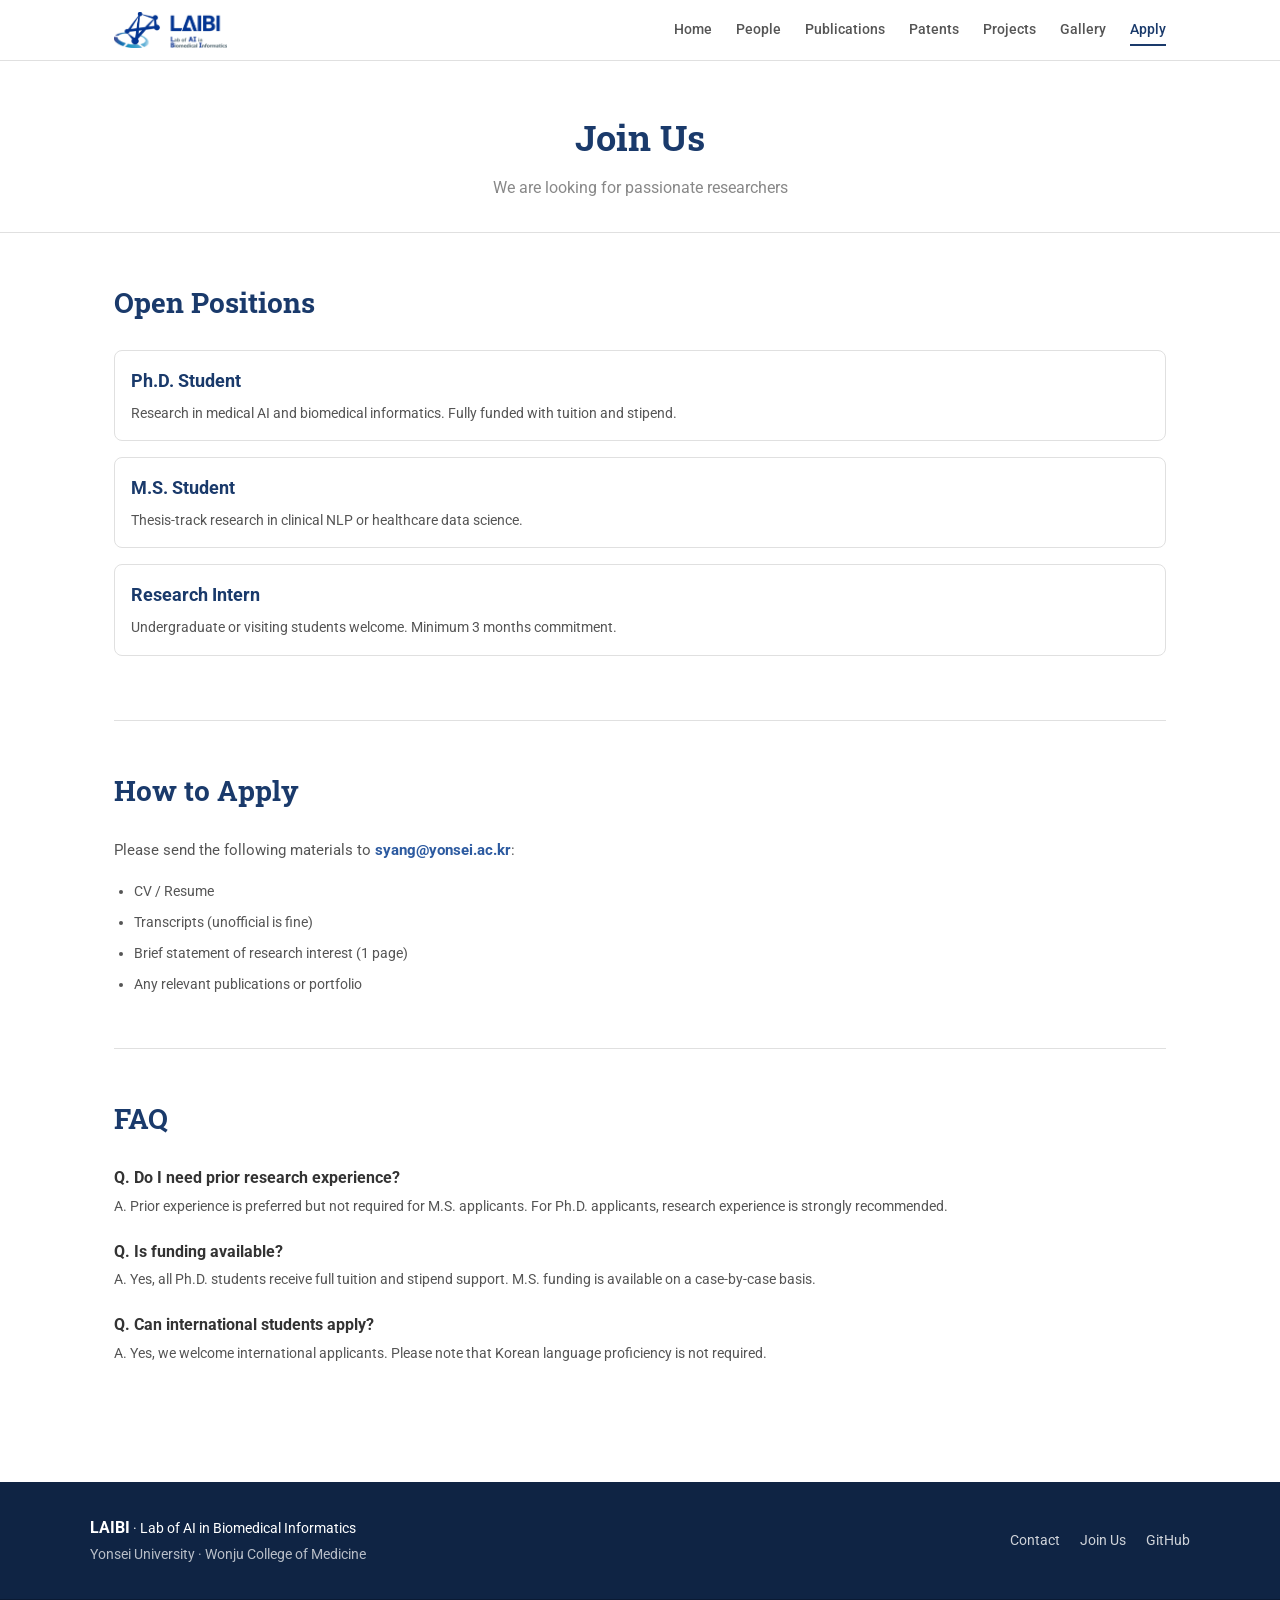
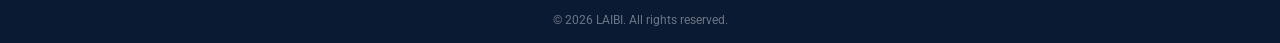
==== apply.html @ 6dc31497 "Add files via upload" ====
<!DOCTYPE html>
<html lang="en">
<head>
<meta charset="UTF-8" />
<meta name="viewport" content="width=device-width, initial-scale=1.0" />
<title>Apply – LAIBI</title>
<link rel="stylesheet" href="styles.css" />
</head>
<body>
<div id="site-nav"></div>

<div class="page-header">
  <h1>Join Us</h1>
  <p>We are looking for passionate researchers</p>
</div>

<div class="container">
  <!-- Open Positions -->
  <section class="section">
    <h2 class="section-title">Open Positions</h2>
    <div id="positions"></div>
  </section>

  <!-- How to Apply -->
  <section class="section">
    <h2 class="section-title">How to Apply</h2>
    <p style="font-size: 15px; color: var(--gray); line-height: 1.8; max-width: 700px;">
      Please send the following materials to <a href="mailto:syang@yonsei.ac.kr"><strong>syang@yonsei.ac.kr</strong></a>:
    </p>
    <ul style="font-size: 14px; color: var(--gray); line-height: 2.2; padding-left: 20px; margin-top: 12px;">
      <li>CV / Resume</li>
      <li>Transcripts (unofficial is fine)</li>
      <li>Brief statement of research interest (1 page)</li>
      <li>Any relevant publications or portfolio</li>
    </ul>
  </section>

  <!-- FAQ -->
  <section class="section">
    <h2 class="section-title">FAQ</h2>
    <div id="faq-list"></div>
  </section>
</div>

<div id="site-footer"></div>

<script src="components.js"></script>
<script>
initPage('Apply');

const positions = [
  { role: 'Ph.D. Student', desc: 'Research in medical AI and biomedical informatics. Fully funded with tuition and stipend.' },
  { role: 'M.S. Student', desc: 'Thesis-track research in clinical NLP or healthcare data science.' },
  { role: 'Research Intern', desc: 'Undergraduate or visiting students welcome. Minimum 3 months commitment.' },
];

document.getElementById('positions').innerHTML = positions.map(p => `
  <div class="card" style="margin-bottom: 16px; border-radius: 8px;">
    <div class="card-body">
      <h3 style="font-size: 18px; color: var(--blue); margin-bottom: 6px;">${p.role}</h3>
      <p style="font-size: 14px; color: var(--gray);">${p.desc}</p>
    </div>
  </div>
`).join('');

const faqs = [
  { q: 'Do I need prior research experience?', a: 'Prior experience is preferred but not required for M.S. applicants. For Ph.D. applicants, research experience is strongly recommended.' },
  { q: 'Is funding available?', a: 'Yes, all Ph.D. students receive full tuition and stipend support. M.S. funding is available on a case-by-case basis.' },
  { q: 'Can international students apply?', a: 'Yes, we welcome international applicants. Please note that Korean language proficiency is not required.' },
];

document.getElementById('faq-list').innerHTML = faqs.map(f => `
  <div style="margin-bottom: 20px;">
    <h4 style="font-size: 16px; color: #333; margin-bottom: 4px;">Q. ${f.q}</h4>
    <p style="font-size: 14px; color: var(--gray); line-height: 1.7;">A. ${f.a}</p>
  </div>
`).join('');
</script>
</body>
</html>
---- styles.css ----
/* ── LAIBI Lab Homepage Styles ── */
@import url('https://fonts.googleapis.com/css2?family=Roboto:wght@300;400;500;700&family=Roboto+Slab:wght@400;700&display=swap');

:root {
  --blue: #1a3a6b;
  --blue-light: #2c5aa0;
  --blue-dark: #0f2444;
  --red: #c0392b;
  --gray: #555;
  --gray-light: #888;
  --gray-border: #e0e0e0;
  --bg: #ffffff;
  --bg-alt: #f8f9fa;
  --font: 'Roboto', sans-serif;
  --font-serif: 'Roboto Slab', serif;
  --max-width: 1100px;
}

*, *::before, *::after { box-sizing: border-box; margin: 0; padding: 0; }

body {
  font-family: var(--font);
  color: #333;
  background: var(--bg);
  line-height: 1.6;
  -webkit-font-smoothing: antialiased;
}

a { color: var(--blue-light); text-decoration: none; transition: color 0.2s; }
a:hover { color: var(--red); }

img { max-width: 100%; height: auto; }

/* ── Navigation ── */
.site-nav {
  position: sticky; top: 0; z-index: 100;
  background: rgba(255,255,255,0.97);
  border-bottom: 1px solid var(--gray-border);
  backdrop-filter: blur(8px);
}
.site-nav .nav-inner {
  max-width: var(--max-width);
  margin: 0 auto;
  display: flex; align-items: center; justify-content: space-between;
  padding: 12px 24px;
}
.nav-brand { display: flex; align-items: center; gap: 10px; text-decoration: none; }
.nav-brand img { height: 36px; }
.nav-brand span { font-family: var(--font-serif); font-size: 20px; font-weight: 700; color: var(--blue); }
.nav-links { display: flex; gap: 24px; list-style: none; }
.nav-links a {
  font-size: 14px; font-weight: 500; color: var(--gray);
  padding: 4px 0; border-bottom: 2px solid transparent; transition: all 0.2s;
}
.nav-links a:hover, .nav-links a.active { color: var(--blue); border-bottom-color: var(--blue); }

/* Mobile nav */
.nav-toggle { display: none; background: none; border: none; font-size: 24px; cursor: pointer; color: var(--blue); }
@media (max-width: 768px) {
  .nav-toggle { display: block; }
  .nav-links { display: none; flex-direction: column; position: absolute; top: 100%; left: 0; right: 0; background: #fff; padding: 16px 24px; border-bottom: 1px solid var(--gray-border); gap: 12px; }
  .nav-links.open { display: flex; }
}

/* ── Page Header ── */
.page-header {
  padding: 48px 24px 32px;
  text-align: center;
  border-bottom: 1px solid var(--gray-border);
}
.page-header h1 { font-family: var(--font-serif); font-size: 36px; color: var(--blue); margin-bottom: 8px; }
.page-header p { font-size: 16px; color: var(--gray-light); }

/* ── Container ── */
.container { max-width: var(--max-width); margin: 0 auto; padding: 0 24px; }

/* ── Section ── */
.section { padding: 48px 0; }
.section + .section { border-top: 1px solid var(--gray-border); }
.section-title { font-family: var(--font-serif); font-size: 28px; color: var(--blue); margin-bottom: 24px; }

/* ── Footer ── */
.site-footer { background: var(--blue-dark); color: #fff; padding: 32px 24px; margin-top: 48px; }
.footer-inner { max-width: var(--max-width); margin: 0 auto; display: flex; justify-content: space-between; align-items: center; flex-wrap: wrap; gap: 16px; }
.footer-info { font-size: 14px; line-height: 1.8; }
.footer-info strong { font-size: 16px; }
.footer-info span { opacity: 0.7; }
.footer-links { display: flex; gap: 20px; }
.footer-links a { color: rgba(255,255,255,0.8); font-size: 14px; transition: color 0.2s; }
.footer-links a:hover { color: #fff; }
.footer-copy { text-align: center; padding: 12px 24px; background: #0a1a33; color: rgba(255,255,255,0.4); font-size: 12px; }

/* ── Cards ── */
.card {
  border: 1px solid var(--gray-border);
  border-radius: 8px;
  overflow: hidden;
  transition: box-shadow 0.2s, transform 0.2s;
  background: #fff;
}
.card:hover { box-shadow: 0 4px 20px rgba(0,0,0,0.08); transform: translateY(-2px); }
.card-img { width: 100%; height: 180px; object-fit: cover; background: var(--bg-alt); }
.card-body { padding: 16px; }

/* ── Badge ── */
.badge {
  display: inline-block; padding: 3px 12px; border-radius: 20px;
  font-size: 12px; font-weight: 500; color: #fff; background: var(--blue);
}
.badge--green { background: #27ae60; }
.badge--orange { background: #e67e22; }

/* ── Person Grid ── */
.people-grid { display: grid; grid-template-columns: repeat(auto-fill, minmax(180px, 1fr)); gap: 24px; }
.person-card { text-align: center; }
.person-card img, .person-placeholder {
  width: 140px; height: 140px; border-radius: 50%; object-fit: cover;
  margin: 0 auto 12px; display: block; background: var(--bg-alt); border: 3px solid var(--gray-border);
}
.person-placeholder { display: flex; align-items: center; justify-content: center; color: var(--gray-light); font-size: 13px; }
.person-card h4 { font-size: 15px; color: #333; margin-bottom: 2px; }
.person-card p { font-size: 13px; color: var(--gray-light); }

/* ── Table ── */
.data-table { width: 100%; border-collapse: collapse; font-size: 14px; }
.data-table th { text-align: left; padding: 10px 8px; border-bottom: 2px solid var(--gray-border); color: var(--blue); font-weight: 600; }
.data-table td { padding: 10px 8px; border-bottom: 1px solid #f0f0f0; }
.data-table tr:hover td { background: var(--bg-alt); }

/* ── Publication Entry ── */
.pub-entry { display: flex; gap: 16px; padding: 20px 0; border-bottom: 1px solid #f0f0f0; }
.pub-entry:last-child { border-bottom: none; }
.pub-thumb { width: 100px; height: 70px; border-radius: 4px; object-fit: cover; background: var(--bg-alt); flex-shrink: 0; }
.pub-title { font-size: 16px; font-weight: 500; color: #333; margin-bottom: 4px; }
.pub-authors { font-size: 13px; color: var(--gray-light); margin-bottom: 6px; }
.pub-links { display: flex; gap: 10px; align-items: center; flex-wrap: wrap; }
.pub-links a { font-size: 13px; font-weight: 500; }

/* ── Filter Pills ── */
.filter-pills { display: flex; gap: 8px; margin-bottom: 24px; flex-wrap: wrap; }
.filter-pill {
  padding: 5px 16px; border-radius: 20px; font-size: 13px; font-weight: 500;
  border: 1px solid var(--gray-border); color: var(--gray); background: transparent;
  cursor: pointer; transition: all 0.2s;
}
.filter-pill:hover { border-color: var(--blue); color: var(--blue); }
.filter-pill.active { background: var(--blue); color: #fff; border-color: var(--blue); }

/* ── Gallery Grid ── */
.gallery-grid { display: grid; grid-template-columns: repeat(3, 1fr); gap: 12px; }
.gallery-grid img { width: 100%; height: 200px; object-fit: cover; border-radius: 6px; cursor: pointer; transition: transform 0.2s; }
.gallery-grid img:hover { transform: scale(1.02); }
@media (max-width: 768px) { .gallery-grid { grid-template-columns: repeat(2, 1fr); } }

/* ── Project Grid ── */
.project-grid { display: grid; grid-template-columns: 1fr 1fr; gap: 24px; }
@media (max-width: 768px) { .project-grid { grid-template-columns: 1fr; } }

/* ── Responsive ── */
@media (max-width: 768px) {
  .page-header h1 { font-size: 28px; }
  .footer-inner { flex-direction: column; text-align: center; }
  .people-grid { grid-template-columns: repeat(auto-fill, minmax(140px, 1fr)); }
}
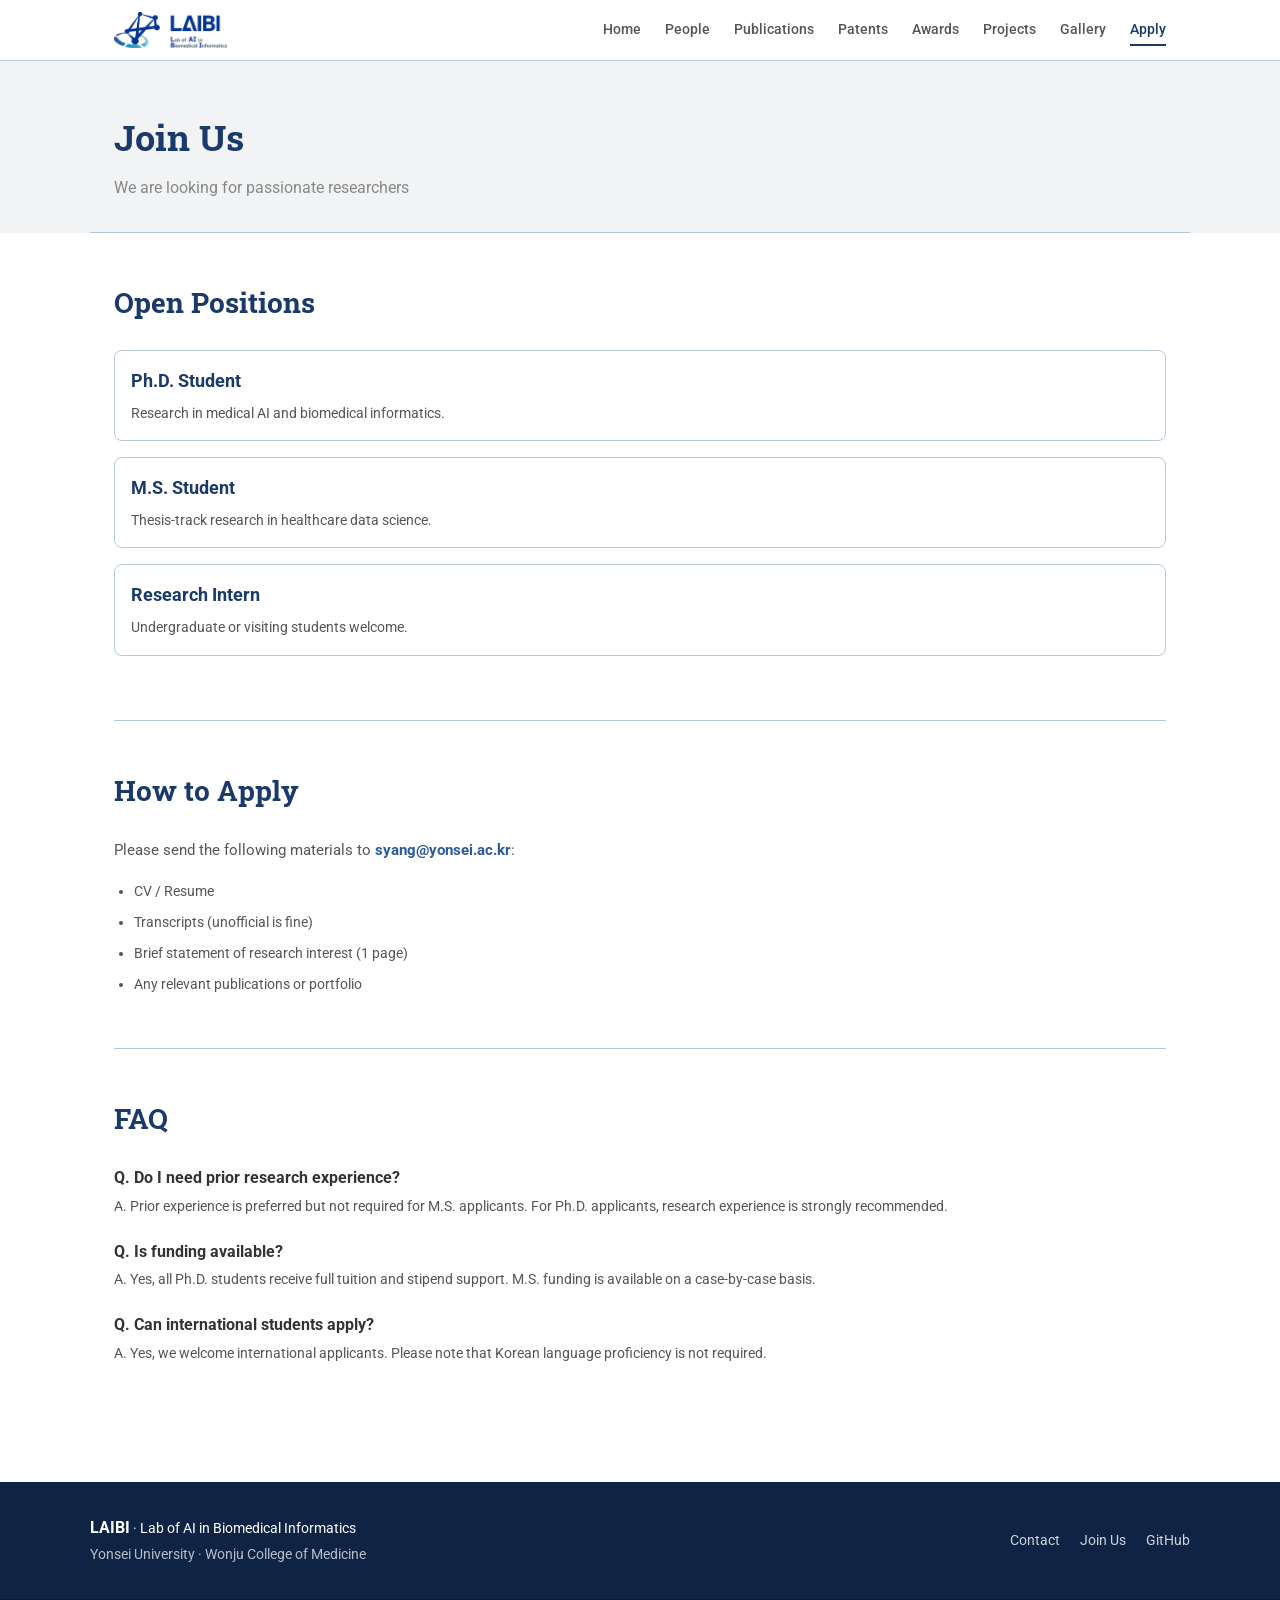
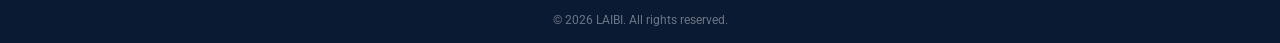
==== commit 5caa0a6e: "Update apply.html" ====
--- a/apply.html
+++ b/apply.html
@@ -49,9 +49,9 @@
 initPage('Apply');
 
 const positions = [
-  { role: 'Ph.D. Student', desc: 'Research in medical AI and biomedical informatics. Fully funded with tuition and stipend.' },
-  { role: 'M.S. Student', desc: 'Thesis-track research in clinical NLP or healthcare data science.' },
-  { role: 'Research Intern', desc: 'Undergraduate or visiting students welcome. Minimum 3 months commitment.' },
+  { role: 'Ph.D. Student', desc: 'Research in medical AI and biomedical informatics.' },
+  { role: 'M.S. Student', desc: 'Thesis-track research in healthcare data science.' },
+  { role: 'Research Intern', desc: 'Undergraduate or visiting students welcome.' },
 ];
 
 document.getElementById('positions').innerHTML = positions.map(p => `
--- a/styles.css
+++ b/styles.css
@@ -8,7 +8,7 @@
   --red: #c0392b;
   --gray: #555;
   --gray-light: #888;
-  --gray-border: #e0e0e0;
+  --gray-border: #b7c6d4;
   --bg: #ffffff;
   --bg-alt: #f8f9fa;
   --font: 'Roboto', sans-serif;
@@ -24,6 +24,7 @@
   background: var(--bg);
   line-height: 1.6;
   -webkit-font-smoothing: antialiased;
+  overflow-x: hidden; /* 💡 핵심 해결책 1: 화면 밖으로 삐져나가는 가로 공간을 강제로 잘라내어 비율 깨짐 방지 */
 }
 
 a { color: var(--blue-light); text-decoration: none; transition: color 0.2s; }
@@ -56,23 +57,23 @@
 
 /* Mobile nav */
 .nav-toggle { display: none; background: none; border: none; font-size: 24px; cursor: pointer; color: var(--blue); }
-@media (max-width: 768px) {
-  .nav-toggle { display: block; }
-  .nav-links { display: none; flex-direction: column; position: absolute; top: 100%; left: 0; right: 0; background: #fff; padding: 16px 24px; border-bottom: 1px solid var(--gray-border); gap: 12px; }
-  .nav-links.open { display: flex; }
-}
 
 /* ── Page Header ── */
 .page-header {
+  box-shadow: 0 0 0 100vmax #f1f3f5;
+  clip-path: inset(0 -100vmax);
+  background-color: #f1f3f5; 
+  border-bottom: 1px solid var(--gray-border);
+  max-width: var(--max-width);
+  margin: 0 auto;
   padding: 48px 24px 32px;
-  text-align: center;
-  border-bottom: 1px solid var(--gray-border);
+  text-align: left;
 }
 .page-header h1 { font-family: var(--font-serif); font-size: 36px; color: var(--blue); margin-bottom: 8px; }
 .page-header p { font-size: 16px; color: var(--gray-light); }
 
 /* ── Container ── */
-.container { max-width: var(--max-width); margin: 0 auto; padding: 0 24px; }
+.container { max-width: var(--max-width); margin: 0 auto; padding: 0 24px; width: 100%; box-sizing: border-box; }
 
 /* ── Section ── */
 .section { padding: 48px 0; }
@@ -150,15 +151,83 @@
 .gallery-grid { display: grid; grid-template-columns: repeat(3, 1fr); gap: 12px; }
 .gallery-grid img { width: 100%; height: 200px; object-fit: cover; border-radius: 6px; cursor: pointer; transition: transform 0.2s; }
 .gallery-grid img:hover { transform: scale(1.02); }
-@media (max-width: 768px) { .gallery-grid { grid-template-columns: repeat(2, 1fr); } }
 
 /* ── Project Grid ── */
 .project-grid { display: grid; grid-template-columns: 1fr 1fr; gap: 24px; }
-@media (max-width: 768px) { .project-grid { grid-template-columns: 1fr; } }
-
-/* ── Responsive ── */
+
+/* ── Hero Section (index.html 메인) ── */
+.hero-content {
+  display: flex;
+  gap: 40px;
+  align-items: flex-start;
+  text-align: left;
+  max-width: 70%;
+}
+.hero-text { flex: 1; }
+.hero-logo {
+  flex-shrink: 0;
+  text-align: center;
+  width: 380px;
+}
+
+/* =======================================================
+   📱 모바일 반응형 (Responsive Design)
+   ======================================================= */
 @media (max-width: 768px) {
+  /* 네비게이션바 변경 (햄버거 메뉴) */
+  .nav-toggle { display: block; }
+  .nav-links { 
+    display: none; 
+    flex-direction: column; 
+    position: absolute; 
+    top: 100%; 
+    left: 0; 
+    right: 0; 
+    background: #fff; 
+    padding: 16px 24px; 
+    border-bottom: 1px solid var(--gray-border); 
+    gap: 12px; 
+    box-shadow: 0 4px 10px rgba(0,0,0,0.1);
+  }
+  .nav-links.open { display: flex; }
+
+  /* 헤더 및 섹션 폰트/여백 조절 */
+  .page-header { padding: 32px 20px 24px; }
   .page-header h1 { font-size: 28px; }
+  .section { padding: 32px 0; }
+  .section-title { font-size: 24px; }
+
+  /* Hero 섹션: 세로 배치, 글 먼저 → 로고 나중 */
+  .hero-content {
+    flex-direction: column;
+    max-width: 100%;
+    gap: 24px;
+  }
+  .hero-text { order: 1; }
+  .hero-logo {
+    order: 2;
+    width: 100%;
+    max-width: 220px;
+    margin: 0 auto;
+  }
+
+  /* 💡 핵심 해결책 2: 모바일에서는 400px 강제 고정을 풀고, 스마트폰 화면 너비에 맞게 조절 */
+  div[style*="width: 400px"], div[style*="width: 280px"] {
+    width: 100% !important;
+    max-width: 250px;
+    margin: 0 auto 20px !important;
+  }
+
+  /* 가로 정렬된 요소들을 세로 정렬로 변경 (hero-content 제외) */
+  div[style*="display: flex"]:not(.hero-content) { flex-direction: column !important; gap: 20px !important; }
+  .pub-entry { flex-direction: column; }
+
+  /* 푸터 변경 */
   .footer-inner { flex-direction: column; text-align: center; }
+  .footer-links { justify-content: center; }
+
+  /* 그리드 아이템 1줄로 변경 */
   .people-grid { grid-template-columns: repeat(auto-fill, minmax(140px, 1fr)); }
-}
+  .gallery-grid { grid-template-columns: 1fr !important; }
+  .project-grid { grid-template-columns: 1fr; }
+}
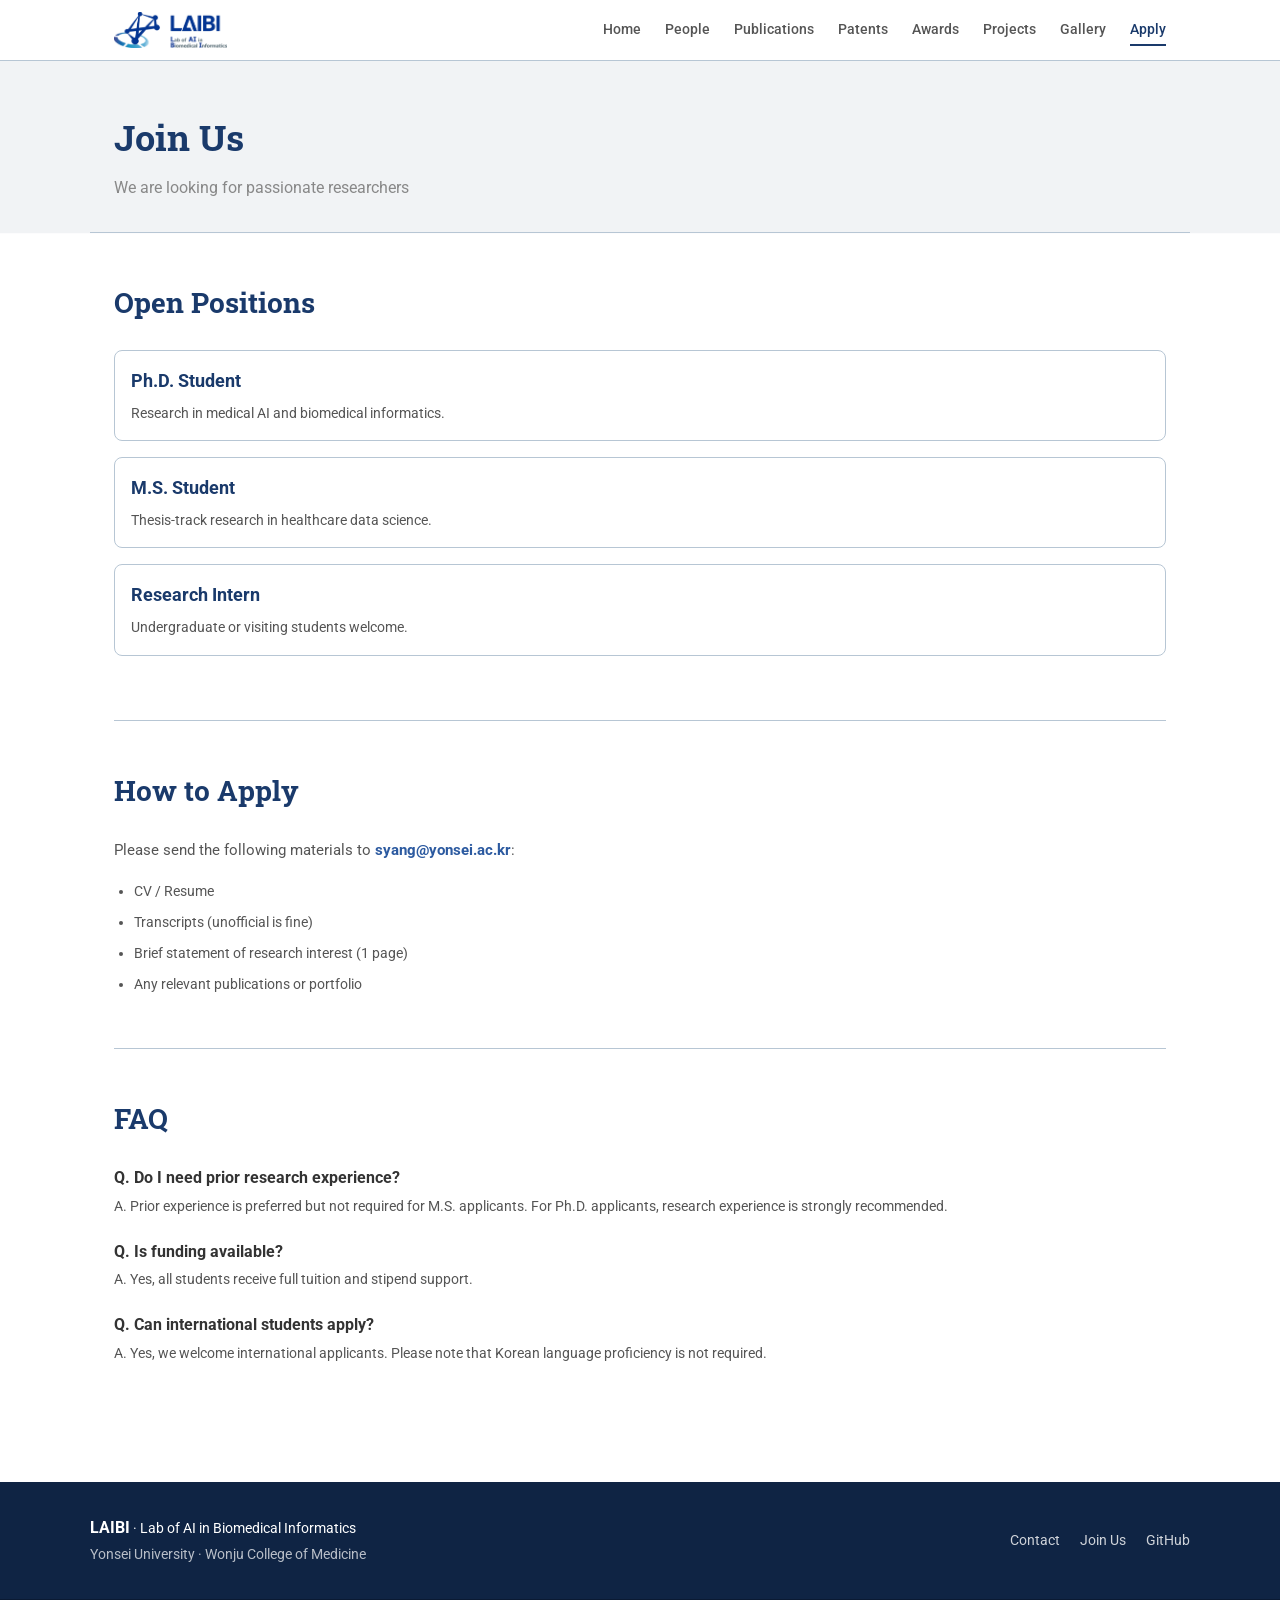
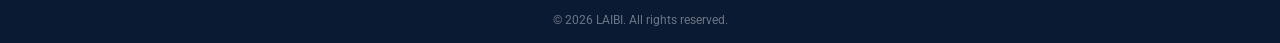
==== commit c6f5bfcb: "Update apply.html" ====
--- a/apply.html
+++ b/apply.html
@@ -65,7 +65,7 @@
 
 const faqs = [
   { q: 'Do I need prior research experience?', a: 'Prior experience is preferred but not required for M.S. applicants. For Ph.D. applicants, research experience is strongly recommended.' },
-  { q: 'Is funding available?', a: 'Yes, all Ph.D. students receive full tuition and stipend support. M.S. funding is available on a case-by-case basis.' },
+  { q: 'Is funding available?', a: 'Yes, all students receive full tuition and stipend support.' },
   { q: 'Can international students apply?', a: 'Yes, we welcome international applicants. Please note that Korean language proficiency is not required.' },
 ];
 
